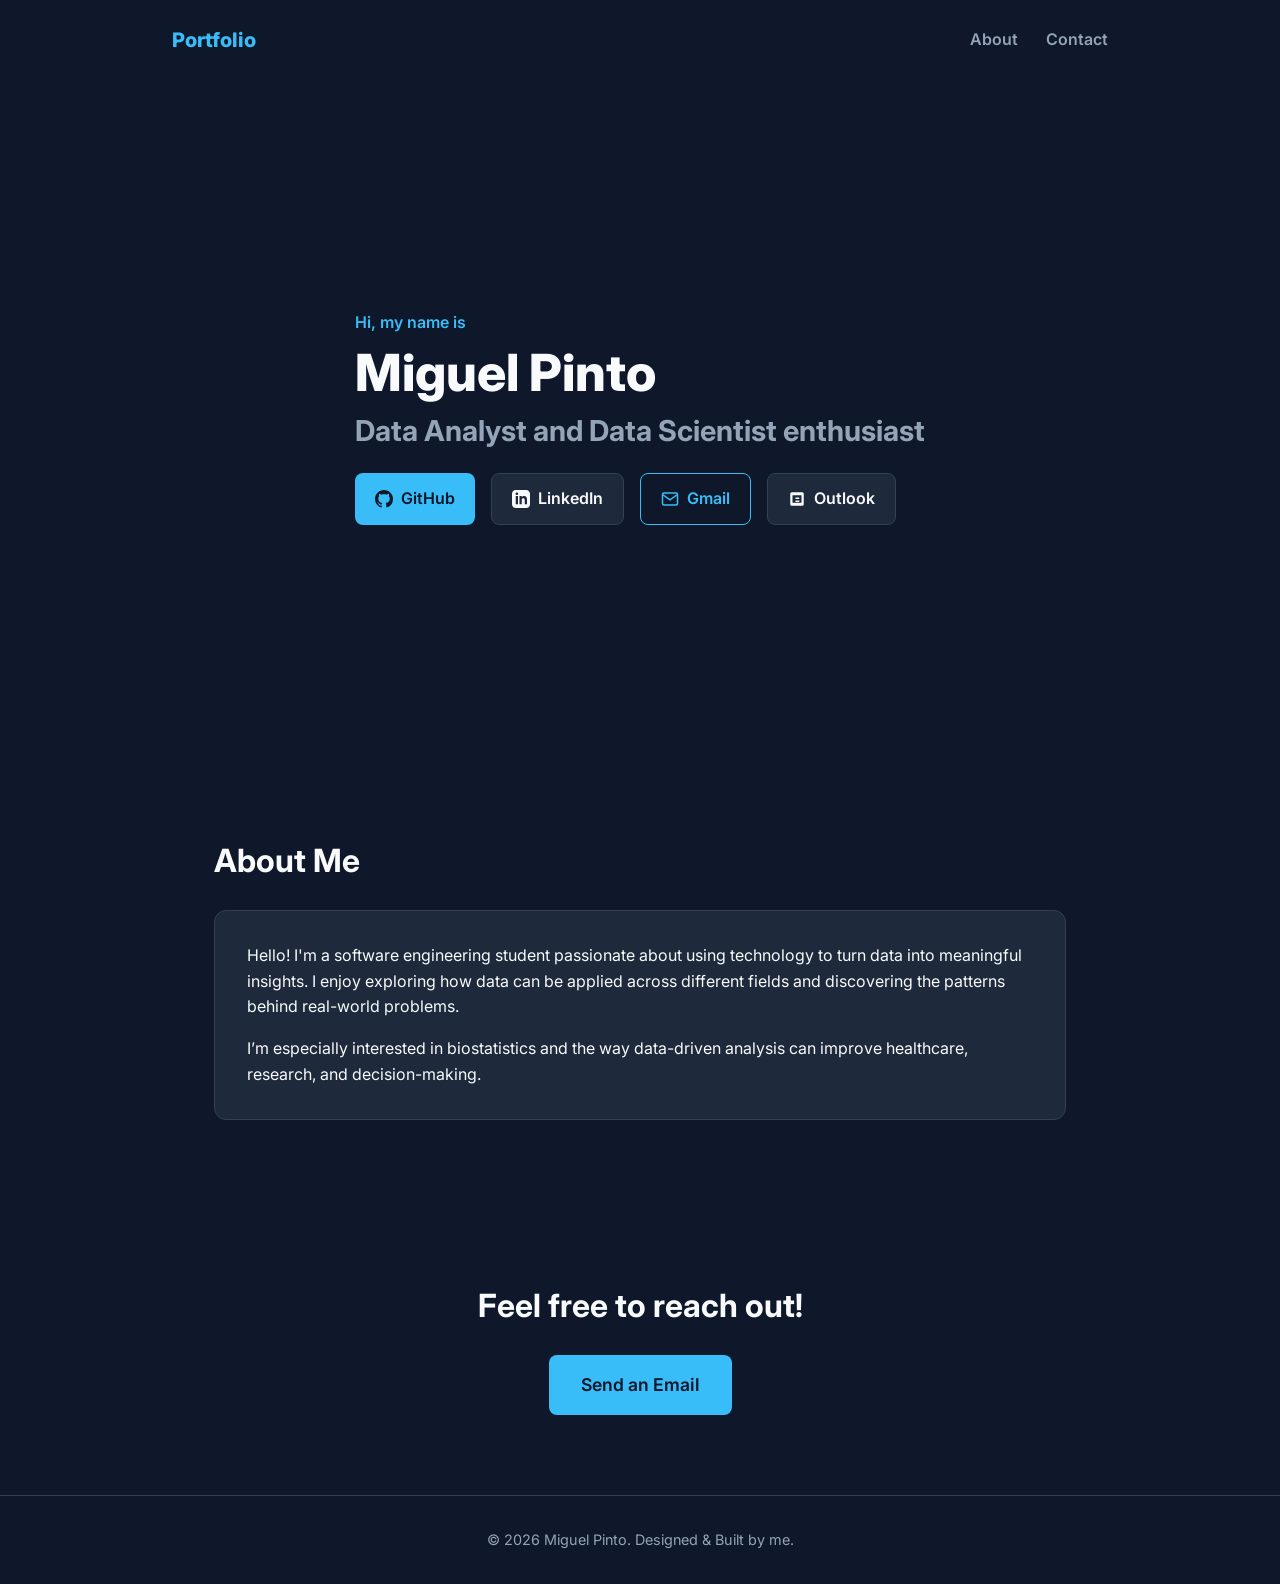
==== index.html @ 37962267 "reestructuring the folders to deploy" ====
<!DOCTYPE html>
<html lang="en">
<head>
  <meta charset="UTF-8">
  <meta name="viewport" content="width=device-width, initial-scale=1.0">
  <title>Miguel Pinto | Developer Portfolio</title>
  <link rel="stylesheet" href="style.css">
  <link rel="preconnect" href="https://fonts.googleapis.com">
  <link rel="preconnect" href="https://fonts.gstatic.com" crossorigin>
  <link href="https://fonts.googleapis.com/css2?family=Inter:wght@400;600;800&display=swap" rel="stylesheet">
</head>
<body>

  <nav class="navbar">
    <a href="#" class="logo">Portfolio</a>
    <div class="nav-links">
      <a href="#about">About</a>
      <a href="#contact">Contact</a>
    </div>
  </nav>

  <header class="hero">
    <div class="container hero-content">
      <p class="greeting">Hi, my name is</p>
      <h1 class="name">Miguel Pinto</h1>
      <h2 class="tagline">Data Analyst and Data Scientist enthusiast</h2>
 
    
      <div class="social-links">
        <a href="https://github.com/MPinto80" target="_blank" rel="noopener noreferrer" class="btn btn-primary">
          <svg class="icon" viewBox="0 0 24 24" fill="currentColor"><path d="M12 0C5.37 0 0 5.37 0 12c0 5.31 3.435 9.795 8.205 11.385.6.105.825-.255.825-.57 0-.285-.015-1.23-.015-2.235-3.015.555-3.795-.735-4.035-1.41-.135-.345-.72-1.41-1.23-1.695-.42-.225-1.02-.78-.015-.795.945-.015 1.62.87 1.845 1.23 1.08 1.815 2.805 1.305 3.495.99.105-.78.42-1.305.765-1.605-2.67-.3-5.46-1.335-5.46-5.925 0-1.305.465-2.385 1.23-3.225-.12-.3-.54-1.53.12-3.18 0 0 1.005-.315 3.3 1.23.96-.27 1.98-.405 3-.405s2.04.135 3 .405c2.295-1.56 3.3-1.23 3.3-1.23.66 1.65.24 2.88.12 3.18.765.84 1.23 1.905 1.23 3.225 0 4.605-2.805 5.625-5.475 5.925.435.375.81 1.095.81 2.22 0 1.605-.015 2.895-.015 3.3 0 .315.225.69.825.57A12.02 12.02 0 0024 12c0-6.63-5.37-12-12-12z"/></svg>
          GitHub
        </a>
        <a href="https://linkedin.com/in/miguelgpinto" target="_blank" rel="noopener noreferrer" class="btn btn-secondary">
          <svg class="icon" viewBox="0 0 24 24" fill="currentColor"><path d="M19 0h-14c-2.761 0-5 2.239-5 5v14c0 2.761 2.239 5 5 5h14c2.762 0 5-2.239 5-5v-14c0-2.239-2.238-5-5-5zm-11 19h-3v-11h3v11zm-1.5-12.268c-.966 0-1.75-.79-1.75-1.764s.784-1.764 1.75-1.764 1.75.79 1.75 1.764-.783 1.764-1.75 1.764zm13.5 12.268h-3v-5.604c0-3.368-4-3.113-4 0v5.604h-3v-11h3v1.765c1.396-2.586 7-2.777 7 2.476v6.759z"/></svg>
          LinkedIn
        </a>
        <a href="https://mail.google.com/mail/?view=cm&fs=1&to=gpintomiguel@gmail.com" target="_blank" rel="noopener noreferrer" class="btn btn-outline">
          <svg class="icon" viewBox="0 0 24 24" fill="none" stroke="currentColor" stroke-width="2"><path d="M4 4h16c1.1 0 2 .9 2 2v12c0 1.1-.9 2-2 2H4c-1.1 0-2-.9-2-2V6c0-1.1.9-2 2-2z"/><polyline points="22,6 12,13 2,6"/></svg>
          Gmail
        </a>
        <a href="https://outlook.live.com/mail/0/deeplink/compose?to=gpintomiguel@gmail.com" target="_blank" rel="noopener noreferrer" class="btn btn-secondary">
          <svg class="icon" viewBox="0 0 24 24" fill="currentColor"><path d="M19 3H5a2 2 0 0 0-2 2v14a2 2 0 0 0 2 2h14a2 2 0 0 0 2-2V5a2 2 0 0 0-2-2zm-1 14H6V7h12v10zm-3-7h-5v2h5V10zm0 4h-5v2h5v-2z"/></svg>
          Outlook
        </a>
      </div>
    </div>
  </header>


  <section id="about" class="section">
    <div class="container">
      <h2 class="section-title">About Me</h2>
      <div class="about-card">
        <p>
          Hello! I'm a software engineering student passionate about using technology to turn data into meaningful insights. I enjoy exploring how data can be applied across different fields and discovering the patterns behind real-world problems.
        </p>
        <p>
          I’m especially interested in biostatistics and the way data-driven analysis can improve healthcare, research, and decision-making.
      </div>
    </div>
  </section>

  <section id="contact" class="section">
    <div class="container text-center">
      <h2 class="section-title">Feel free to reach out!</h2>
      <a href="https://mail.google.com/mail/?view=cm&fs=1&to=gpintomiguel@gmail.com" target="_blank" rel="noopener noreferrer" class="btn btn-primary btn-large">
        Send an Email
      </a>
    </div>
  </section>

  <footer>
    <div class="container text-center">
      <p>&copy; <span id="year"></span> Miguel Pinto. Designed & Built by me.</p>
    </div>
  </footer>

  <script src="script.js"></script>
</body>
</html>
---- style.css ----
/* CSS Variables & Theme Setup */
:root {
  --bg-color: #0f172a;
  --card-bg: #1e293b;
  --text-main: #f8fafc;
  --text-muted: #94a3b8;
  --accent-color: #38bdf8;
  --accent-hover: #0284c7;
  --border-color: #334155;
  --font-family: 'Inter', sans-serif;
}

/* Reset & Base Styles */
* {
  margin: 0;
  padding: 0;
  box-sizing: border-box;
}

html {
  scroll-behavior: smooth;
}

body {
  font-family: var(--font-family);
  background-color: var(--bg-color);
  color: var(--text-main);
  line-height: 1.6;
}

.container {
  max-width: 900px;
  margin: 0 auto;
  padding: 0 1.5rem;
}

.text-center {
  text-align: center;
}

/* Navbar */
.navbar {
  display: flex;
  justify-content: space-between;
  align-items: center;
  padding: 1.5rem 2rem;
  max-width: 1000px;
  margin: 0 auto;
}

.logo {
  font-weight: 800;
  font-size: 1.25rem;
  color: var(--accent-color);
  text-decoration: none;
}

.nav-links a {
  color: var(--text-muted);
  text-decoration: none;
  margin-left: 1.5rem;
  font-weight: 600;
  transition: color 0.2s;
}

.nav-links a:hover {
  color: var(--accent-color);
}

/* Hero Section */
.hero {
  min-height: 75vh;
  display: flex;
  align-items: center;
}

.greeting {
  color: var(--accent-color);
  font-weight: 600;
  margin-bottom: 0.5rem;
}

.name {
  font-size: 3.2rem;
  font-weight: 800;
  line-height: 1.1;
  margin-bottom: 0.5rem;
}

.tagline {
  font-size: 1.8rem;
  color: var(--text-muted);
  margin-bottom: 1.2rem;
}

.bio-short {
  font-size: 1.1rem;
  color: var(--text-muted);
  max-width: 600px;
  margin-bottom: 2rem;
}

/* Buttons & Links */
.social-links {
  display: flex;
  gap: 1rem;
  flex-wrap: wrap;
}

.btn {
  display: inline-flex;
  align-items: center;
  gap: 0.5rem;
  padding: 0.75rem 1.25rem;
  border-radius: 8px;
  font-weight: 600;
  text-decoration: none;
  transition: all 0.2s ease-in-out;
}

.btn-primary {
  background-color: var(--accent-color);
  color: #0f172a;
}

.btn-primary:hover {
  background-color: var(--accent-hover);
  color: #ffffff;
}

.btn-secondary {
  background-color: var(--card-bg);
  color: var(--text-main);
  border: 1px solid var(--border-color);
}

.btn-secondary:hover {
  border-color: var(--accent-color);
}

.btn-outline {
  border: 1px solid var(--accent-color);
  color: var(--accent-color);
}

.btn-outline:hover {
  background-color: rgba(56, 189, 248, 0.1);
}

.btn-large {
  padding: 1rem 2rem;
  font-size: 1.1rem;
}

.icon {
  width: 18px;
  height: 18px;
}

/* Sections */
.section {
  padding: 5rem 0;
}

.section-title {
  font-size: 2rem;
  margin-bottom: 1.5rem;
  position: relative;
}

.about-card {
  background-color: var(--card-bg);
  padding: 2rem;
  border-radius: 12px;
  border: 1px solid var(--border-color);
}

.about-card p + p {
  margin-top: 1rem;
}

.contact-sub {
  color: var(--text-muted);
  max-width: 500px;
  margin: 0 auto 2rem auto;
}

/* Footer */
footer {
  padding: 2rem 0;
  border-top: 1px solid var(--border-color);
  color: var(--text-muted);
  font-size: 0.9rem;
}

/* Responsive Scaling */
@media (max-width: 600px) {
  .name {
    font-size: 2.2rem;
  }
  .tagline {
    font-size: 1.3rem;
  }
  .social-links {
    flex-direction: column;
  }
  .btn {
    justify-content: center;
  }
}
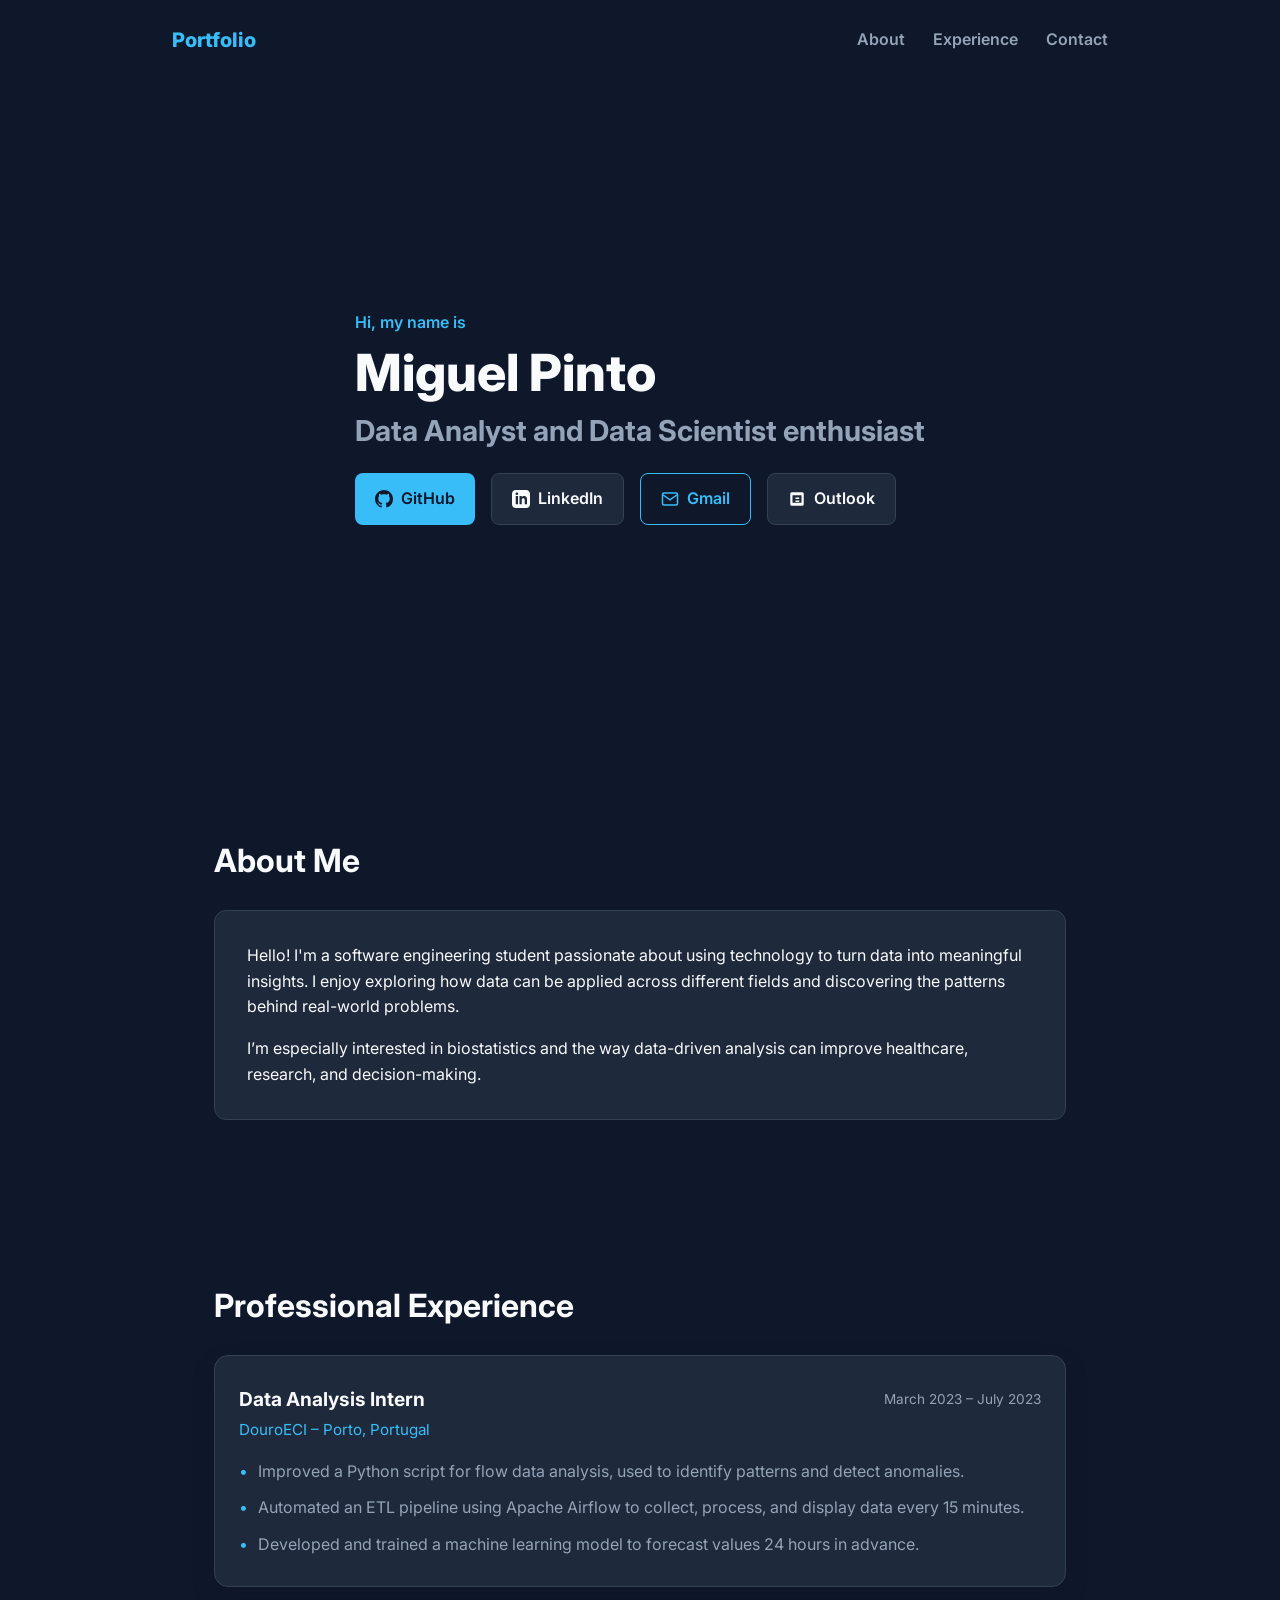
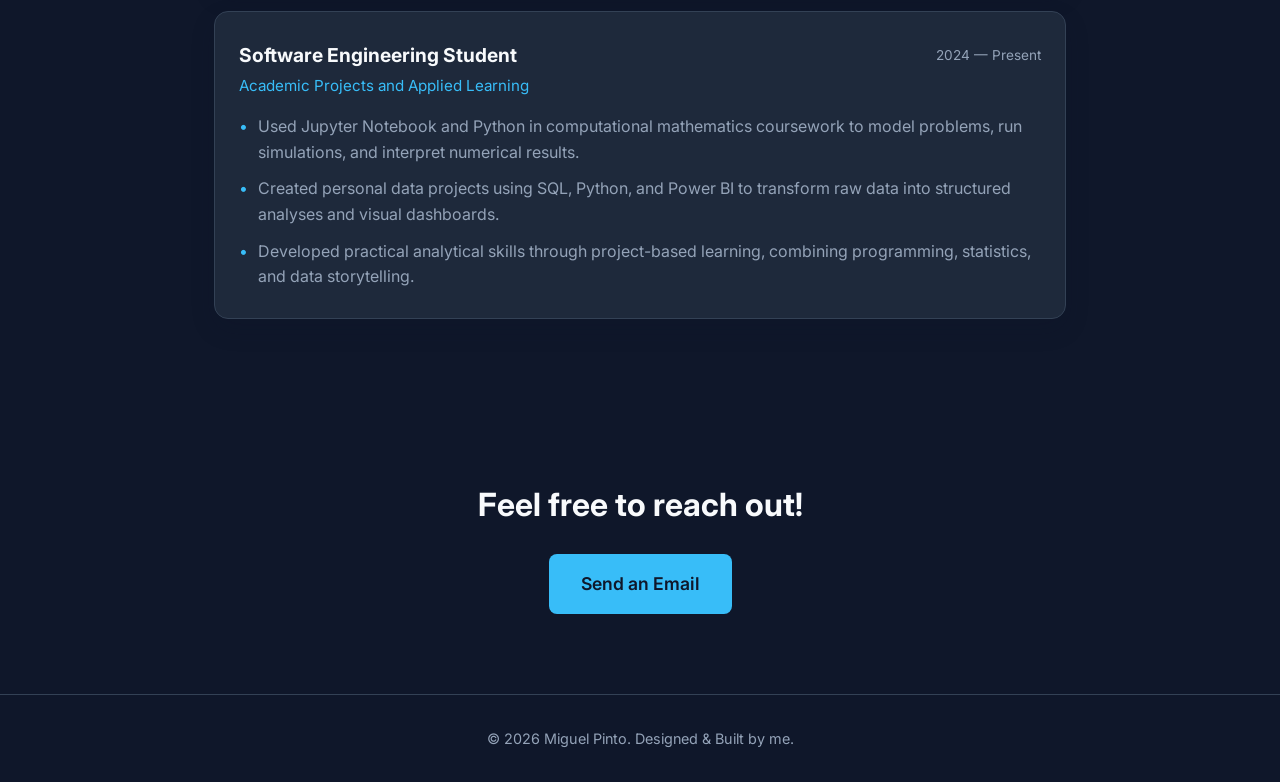
==== commit aebf6157: "added a section talking about my professional experience and personal projects" ====
--- a/index.html
+++ b/index.html
@@ -15,6 +15,7 @@
     <a href="#" class="logo">Portfolio</a>
     <div class="nav-links">
       <a href="#about">About</a>
+      <a href="#experience">Experience</a>
       <a href="#contact">Contact</a>
     </div>
   </nav>
@@ -61,6 +62,44 @@
     </div>
   </section>
 
+  <section id="experience" class="section">
+    <div class="container">
+      <h2 class="section-title">Professional Experience</h2>
+
+      <div class="experience-list">
+        <article class="experience-card">
+          <div class="experience-header">
+            <div>
+              <p class="experience-role">Data Analysis Intern</p>
+              <p class="experience-company">DouroECI – Porto, Portugal</p>
+            </div>
+            <span class="experience-period">March 2023 – July 2023</span>
+          </div>
+          <ul class="experience-points">
+            <li>Improved a Python script for flow data analysis, used to identify patterns and detect anomalies.</li>
+            <li>Automated an ETL pipeline using Apache Airflow to collect, process, and display data every 15 minutes.</li>
+            <li>Developed and trained a machine learning model to forecast values 24 hours in advance.</li>
+          </ul>
+        </article>
+
+        <article class="experience-card">
+          <div class="experience-header">
+            <div>
+              <p class="experience-role">Software Engineering Student</p>
+              <p class="experience-company">Academic Projects and Applied Learning</p>
+            </div>
+            <span class="experience-period">2024 — Present</span>
+          </div>
+          <ul class="experience-points">
+            <li>Used Jupyter Notebook and Python in computational mathematics coursework to model problems, run simulations, and interpret numerical results.</li>
+            <li>Created personal data projects using SQL, Python, and Power BI to transform raw data into structured analyses and visual dashboards.</li>
+            <li>Developed practical analytical skills through project-based learning, combining programming, statistics, and data storytelling.</li>
+          </ul>
+        </article>
+      </div>
+    </div>
+  </section>
+
   <section id="contact" class="section">
     <div class="container text-center">
       <h2 class="section-title">Feel free to reach out!</h2>
--- a/style.css
+++ b/style.css
@@ -179,6 +179,68 @@
   margin-top: 1rem;
 }
 
+.experience-list {
+  display: flex;
+  flex-direction: column;
+  gap: 1.5rem;
+}
+
+.experience-card {
+  background-color: var(--card-bg);
+  border: 1px solid var(--border-color);
+  border-radius: 14px;
+  padding: 1.75rem 1.5rem;
+  box-shadow: 0 10px 25px rgba(15, 23, 42, 0.15);
+}
+
+.experience-header {
+  display: flex;
+  justify-content: space-between;
+  align-items: flex-start;
+  gap: 1rem;
+  margin-bottom: 1rem;
+}
+
+.experience-role {
+  font-size: 1.2rem;
+  font-weight: 700;
+  color: var(--text-main);
+}
+
+.experience-company {
+  color: var(--accent-color);
+  font-size: 0.95rem;
+  margin-top: 0.2rem;
+}
+
+.experience-period {
+  color: var(--text-muted);
+  font-size: 0.85rem;
+  white-space: nowrap;
+  padding-top: 0.3rem;
+}
+
+.experience-points {
+  list-style: none;
+  display: flex;
+  flex-direction: column;
+  gap: 0.7rem;
+  color: var(--text-muted);
+}
+
+.experience-points li {
+  position: relative;
+  padding-left: 1.2rem;
+}
+
+.experience-points li::before {
+  content: "•";
+  color: var(--accent-color);
+  position: absolute;
+  left: 0;
+  top: 0;
+}
+
 .contact-sub {
   color: var(--text-muted);
   max-width: 500px;
@@ -207,4 +269,11 @@
   .btn {
     justify-content: center;
   }
+  .experience-header {
+    flex-direction: column;
+    align-items: flex-start;
+  }
+  .experience-period {
+    white-space: normal;
+  }
 }
